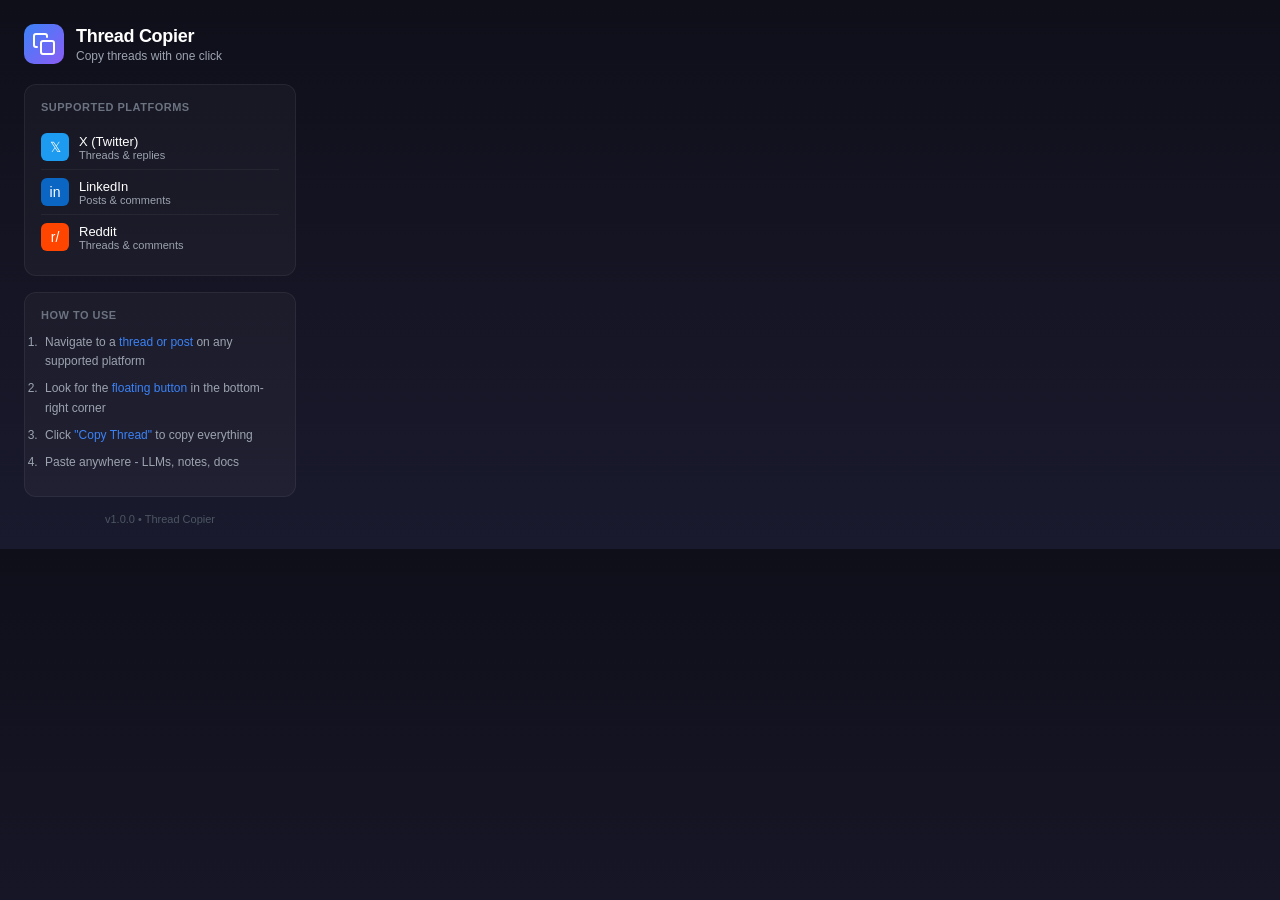
==== extension/popup.html @ 17663db3 "auto-commit for e97320db-bc6e-448a-870c-cdadc5638ed5" ====
<!DOCTYPE html>
<html lang="en">
<head>
  <meta charset="UTF-8">
  <meta name="viewport" content="width=device-width, initial-scale=1.0">
  <title>Thread Copier</title>
  <style>
    * {
      margin: 0;
      padding: 0;
      box-sizing: border-box;
    }

    body {
      width: 320px;
      font-family: -apple-system, BlinkMacSystemFont, 'Segoe UI', Roboto, sans-serif;
      background: linear-gradient(180deg, #0f0f1a 0%, #1a1a2e 100%);
      color: #ffffff;
      padding: 24px;
    }

    .header {
      display: flex;
      align-items: center;
      gap: 12px;
      margin-bottom: 20px;
    }

    .logo {
      width: 40px;
      height: 40px;
      background: linear-gradient(135deg, #3b82f6 0%, #8b5cf6 100%);
      border-radius: 10px;
      display: flex;
      align-items: center;
      justify-content: center;
    }

    .logo svg {
      width: 24px;
      height: 24px;
      stroke: white;
      fill: none;
    }

    .title {
      font-size: 18px;
      font-weight: 700;
      letter-spacing: -0.3px;
    }

    .subtitle {
      font-size: 12px;
      color: #9ca3af;
      margin-top: 2px;
    }

    .section {
      background: rgba(255, 255, 255, 0.03);
      border: 1px solid rgba(255, 255, 255, 0.06);
      border-radius: 12px;
      padding: 16px;
      margin-bottom: 16px;
    }

    .section-title {
      font-size: 11px;
      font-weight: 600;
      color: #6b7280;
      text-transform: uppercase;
      letter-spacing: 0.5px;
      margin-bottom: 12px;
    }

    .platform {
      display: flex;
      align-items: center;
      gap: 10px;
      padding: 8px 0;
    }

    .platform:not(:last-child) {
      border-bottom: 1px solid rgba(255, 255, 255, 0.05);
    }

    .platform-icon {
      width: 28px;
      height: 28px;
      border-radius: 6px;
      display: flex;
      align-items: center;
      justify-content: center;
      font-size: 14px;
    }

    .platform-icon.twitter {
      background: #1d9bf0;
    }

    .platform-icon.linkedin {
      background: #0a66c2;
    }

    .platform-icon.reddit {
      background: #ff4500;
    }

    .platform-name {
      font-size: 13px;
      font-weight: 500;
    }

    .platform-desc {
      font-size: 11px;
      color: #9ca3af;
    }

    .instructions {
      font-size: 12px;
      color: #9ca3af;
      line-height: 1.6;
    }

    .instructions li {
      margin-bottom: 8px;
      padding-left: 4px;
    }

    .highlight {
      color: #3b82f6;
      font-weight: 500;
    }

    .footer {
      text-align: center;
      font-size: 11px;
      color: #4b5563;
      margin-top: 8px;
    }
  </style>
</head>
<body>
  <div class="header">
    <div class="logo">
      <svg xmlns="http://www.w3.org/2000/svg" viewBox="0 0 24 24" stroke-width="2" stroke-linecap="round" stroke-linejoin="round">
        <rect x="9" y="9" width="13" height="13" rx="2" ry="2"></rect>
        <path d="M5 15H4a2 2 0 0 1-2-2V4a2 2 0 0 1 2-2h9a2 2 0 0 1 2 2v1"></path>
      </svg>
    </div>
    <div>
      <div class="title">Thread Copier</div>
      <div class="subtitle">Copy threads with one click</div>
    </div>
  </div>

  <div class="section">
    <div class="section-title">Supported Platforms</div>
    
    <div class="platform">
      <div class="platform-icon twitter">𝕏</div>
      <div>
        <div class="platform-name">X (Twitter)</div>
        <div class="platform-desc">Threads & replies</div>
      </div>
    </div>
    
    <div class="platform">
      <div class="platform-icon linkedin">in</div>
      <div>
        <div class="platform-name">LinkedIn</div>
        <div class="platform-desc">Posts & comments</div>
      </div>
    </div>
    
    <div class="platform">
      <div class="platform-icon reddit">r/</div>
      <div>
        <div class="platform-name">Reddit</div>
        <div class="platform-desc">Threads & comments</div>
      </div>
    </div>
  </div>

  <div class="section">
    <div class="section-title">How to Use</div>
    <ol class="instructions">
      <li>Navigate to a <span class="highlight">thread or post</span> on any supported platform</li>
      <li>Look for the <span class="highlight">floating button</span> in the bottom-right corner</li>
      <li>Click <span class="highlight">"Copy Thread"</span> to copy everything</li>
      <li>Paste anywhere - LLMs, notes, docs</li>
    </ol>
  </div>

  <div class="footer">
    v1.0.0 • Thread Copier
  </div>
</body>
</html>
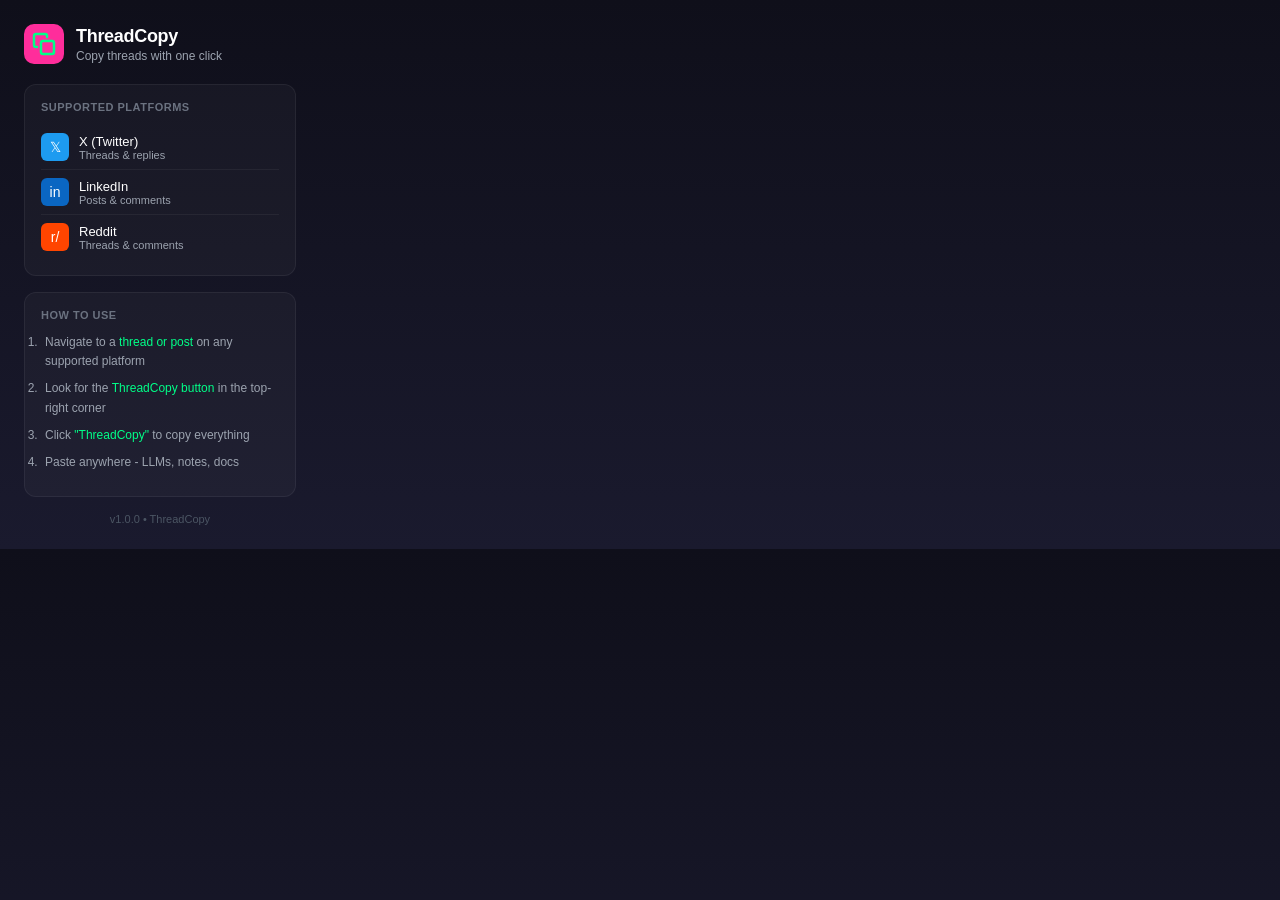
==== commit 2251f4e4: "rebrand to ThreadCopy with new icon and button styling - Rename all references from Thread Copier to" ====
--- a/extension/popup.html
+++ b/extension/popup.html
@@ -3,7 +3,7 @@
 <head>
   <meta charset="UTF-8">
   <meta name="viewport" content="width=device-width, initial-scale=1.0">
-  <title>Thread Copier</title>
+  <title>ThreadCopy</title>
   <style>
     * {
       margin: 0;
@@ -29,7 +29,7 @@
     .logo {
       width: 40px;
       height: 40px;
-      background: linear-gradient(135deg, #3b82f6 0%, #8b5cf6 100%);
+      background: #ff2d9b;
       border-radius: 10px;
       display: flex;
       align-items: center;
@@ -39,7 +39,7 @@
     .logo svg {
       width: 24px;
       height: 24px;
-      stroke: white;
+      stroke: #00ff88;
       fill: none;
     }
 
@@ -127,7 +127,7 @@
     }
 
     .highlight {
-      color: #3b82f6;
+      color: #00ff88;
       font-weight: 500;
     }
 
@@ -142,28 +142,28 @@
 <body>
   <div class="header">
     <div class="logo">
-      <svg xmlns="http://www.w3.org/2000/svg" viewBox="0 0 24 24" stroke-width="2" stroke-linecap="round" stroke-linejoin="round">
+      <svg xmlns="http://www.w3.org/2000/svg" viewBox="0 0 24 24" stroke-width="2.5" stroke-linecap="round" stroke-linejoin="round">
         <rect x="9" y="9" width="13" height="13" rx="2" ry="2"></rect>
         <path d="M5 15H4a2 2 0 0 1-2-2V4a2 2 0 0 1 2-2h9a2 2 0 0 1 2 2v1"></path>
       </svg>
     </div>
     <div>
-      <div class="title">Thread Copier</div>
+      <div class="title">ThreadCopy</div>
       <div class="subtitle">Copy threads with one click</div>
     </div>
   </div>
 
   <div class="section">
     <div class="section-title">Supported Platforms</div>
-    
+
     <div class="platform">
-      <div class="platform-icon twitter">𝕏</div>
+      <div class="platform-icon twitter">&#x1D54F;</div>
       <div>
         <div class="platform-name">X (Twitter)</div>
         <div class="platform-desc">Threads & replies</div>
       </div>
     </div>
-    
+
     <div class="platform">
       <div class="platform-icon linkedin">in</div>
       <div>
@@ -171,7 +171,7 @@
         <div class="platform-desc">Posts & comments</div>
       </div>
     </div>
-    
+
     <div class="platform">
       <div class="platform-icon reddit">r/</div>
       <div>
@@ -185,14 +185,14 @@
     <div class="section-title">How to Use</div>
     <ol class="instructions">
       <li>Navigate to a <span class="highlight">thread or post</span> on any supported platform</li>
-      <li>Look for the <span class="highlight">floating button</span> in the bottom-right corner</li>
-      <li>Click <span class="highlight">"Copy Thread"</span> to copy everything</li>
+      <li>Look for the <span class="highlight">ThreadCopy button</span> in the top-right corner</li>
+      <li>Click <span class="highlight">"ThreadCopy"</span> to copy everything</li>
       <li>Paste anywhere - LLMs, notes, docs</li>
     </ol>
   </div>
 
   <div class="footer">
-    v1.0.0 • Thread Copier
+    v1.0.0 &bull; ThreadCopy
   </div>
 </body>
 </html>
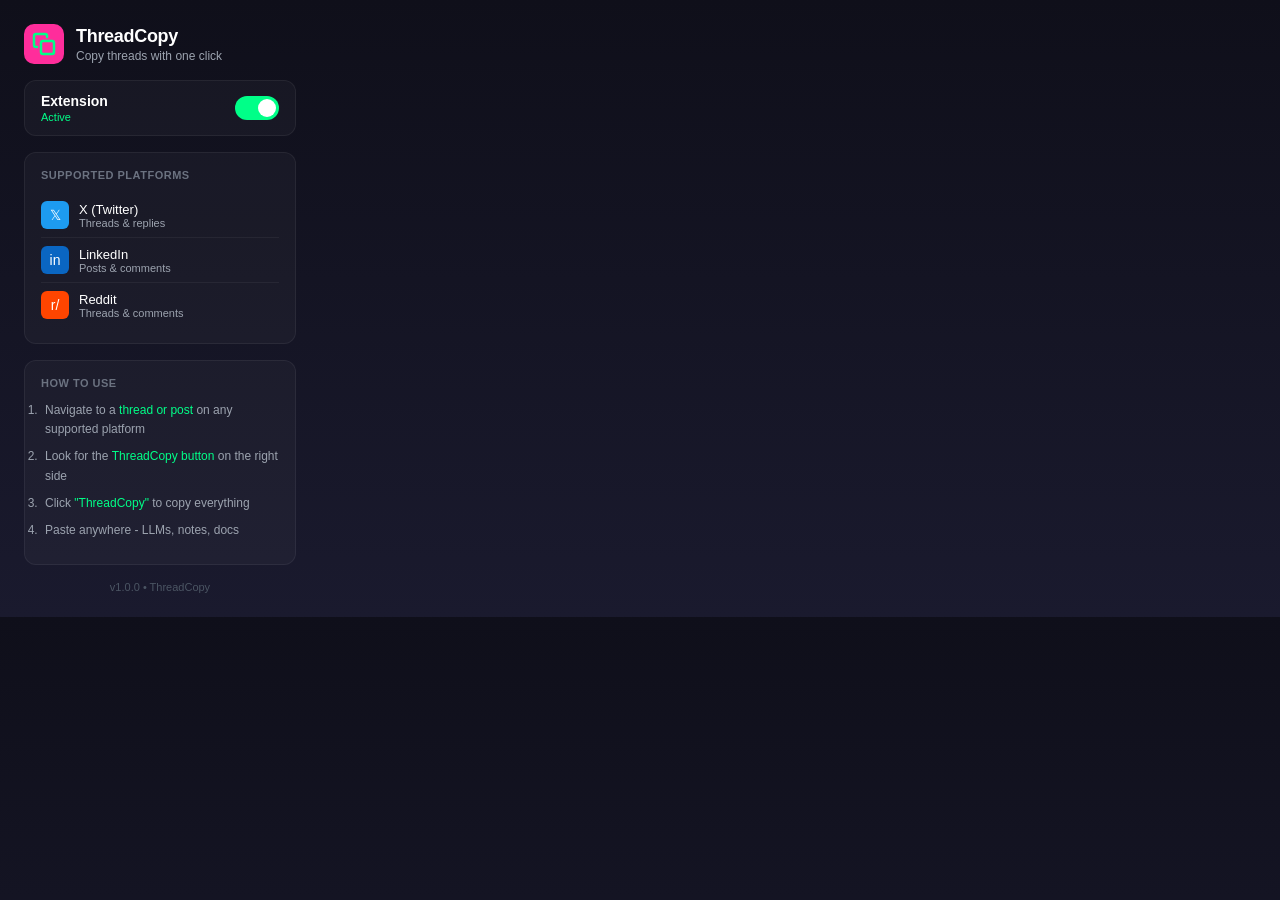
==== commit bb11aaf8: "feat: add on/off toggle to extension popup Green toggle switch at top of popup lets users quickly en" ====
--- a/extension/popup.html
+++ b/extension/popup.html
@@ -23,7 +23,7 @@
       display: flex;
       align-items: center;
       gap: 12px;
-      margin-bottom: 20px;
+      margin-bottom: 16px;
     }
 
     .logo {
@@ -53,6 +53,75 @@
       font-size: 12px;
       color: #9ca3af;
       margin-top: 2px;
+    }
+
+    /* Toggle row */
+    .toggle-row {
+      display: flex;
+      align-items: center;
+      justify-content: space-between;
+      padding: 12px 16px;
+      background: rgba(255, 255, 255, 0.03);
+      border: 1px solid rgba(255, 255, 255, 0.06);
+      border-radius: 12px;
+      margin-bottom: 16px;
+    }
+
+    .toggle-label {
+      font-size: 14px;
+      font-weight: 600;
+    }
+
+    .toggle-status {
+      font-size: 11px;
+      color: #9ca3af;
+      margin-top: 2px;
+    }
+
+    .toggle-status.on { color: #00ff88; }
+    .toggle-status.off { color: #6b7280; }
+
+    /* Toggle switch */
+    .toggle {
+      position: relative;
+      width: 44px;
+      height: 24px;
+      flex-shrink: 0;
+    }
+
+    .toggle input {
+      opacity: 0;
+      width: 0;
+      height: 0;
+    }
+
+    .toggle-slider {
+      position: absolute;
+      cursor: pointer;
+      top: 0; left: 0; right: 0; bottom: 0;
+      background: #374151;
+      border-radius: 24px;
+      transition: 0.2s;
+    }
+
+    .toggle-slider:before {
+      content: "";
+      position: absolute;
+      height: 18px;
+      width: 18px;
+      left: 3px;
+      bottom: 3px;
+      background: white;
+      border-radius: 50%;
+      transition: 0.2s;
+    }
+
+    .toggle input:checked + .toggle-slider {
+      background: #00ff88;
+    }
+
+    .toggle input:checked + .toggle-slider:before {
+      transform: translateX(20px);
     }
 
     .section {
@@ -93,17 +162,9 @@
       font-size: 14px;
     }
 
-    .platform-icon.twitter {
-      background: #1d9bf0;
-    }
-
-    .platform-icon.linkedin {
-      background: #0a66c2;
-    }
-
-    .platform-icon.reddit {
-      background: #ff4500;
-    }
+    .platform-icon.twitter { background: #1d9bf0; }
+    .platform-icon.linkedin { background: #0a66c2; }
+    .platform-icon.reddit { background: #ff4500; }
 
     .platform-name {
       font-size: 13px;
@@ -153,6 +214,17 @@
     </div>
   </div>
 
+  <div class="toggle-row">
+    <div>
+      <div class="toggle-label">Extension</div>
+      <div class="toggle-status on" id="toggle-status">Active</div>
+    </div>
+    <label class="toggle">
+      <input type="checkbox" id="toggle-switch" checked>
+      <span class="toggle-slider"></span>
+    </label>
+  </div>
+
   <div class="section">
     <div class="section-title">Supported Platforms</div>
 
@@ -185,7 +257,7 @@
     <div class="section-title">How to Use</div>
     <ol class="instructions">
       <li>Navigate to a <span class="highlight">thread or post</span> on any supported platform</li>
-      <li>Look for the <span class="highlight">ThreadCopy button</span> in the top-right corner</li>
+      <li>Look for the <span class="highlight">ThreadCopy button</span> on the right side</li>
       <li>Click <span class="highlight">"ThreadCopy"</span> to copy everything</li>
       <li>Paste anywhere - LLMs, notes, docs</li>
     </ol>
@@ -194,5 +266,35 @@
   <div class="footer">
     v1.0.0 &bull; ThreadCopy
   </div>
+
+  <script>
+    const toggle = document.getElementById('toggle-switch');
+    const status = document.getElementById('toggle-status');
+
+    // Load saved state
+    chrome.storage.sync.get('threadcopyEnabled', function(data) {
+      const enabled = data.threadcopyEnabled !== false; // default true
+      toggle.checked = enabled;
+      updateStatus(enabled);
+    });
+
+    toggle.addEventListener('change', function() {
+      const enabled = toggle.checked;
+      chrome.storage.sync.set({ threadcopyEnabled: enabled });
+      updateStatus(enabled);
+
+      // Notify all tabs to show/hide button
+      chrome.tabs.query({}, function(tabs) {
+        tabs.forEach(function(tab) {
+          chrome.tabs.sendMessage(tab.id, { action: 'toggleThreadCopy', enabled: enabled }).catch(function() {});
+        });
+      });
+    });
+
+    function updateStatus(enabled) {
+      status.textContent = enabled ? 'Active' : 'Paused';
+      status.className = 'toggle-status ' + (enabled ? 'on' : 'off');
+    }
+  </script>
 </body>
 </html>
